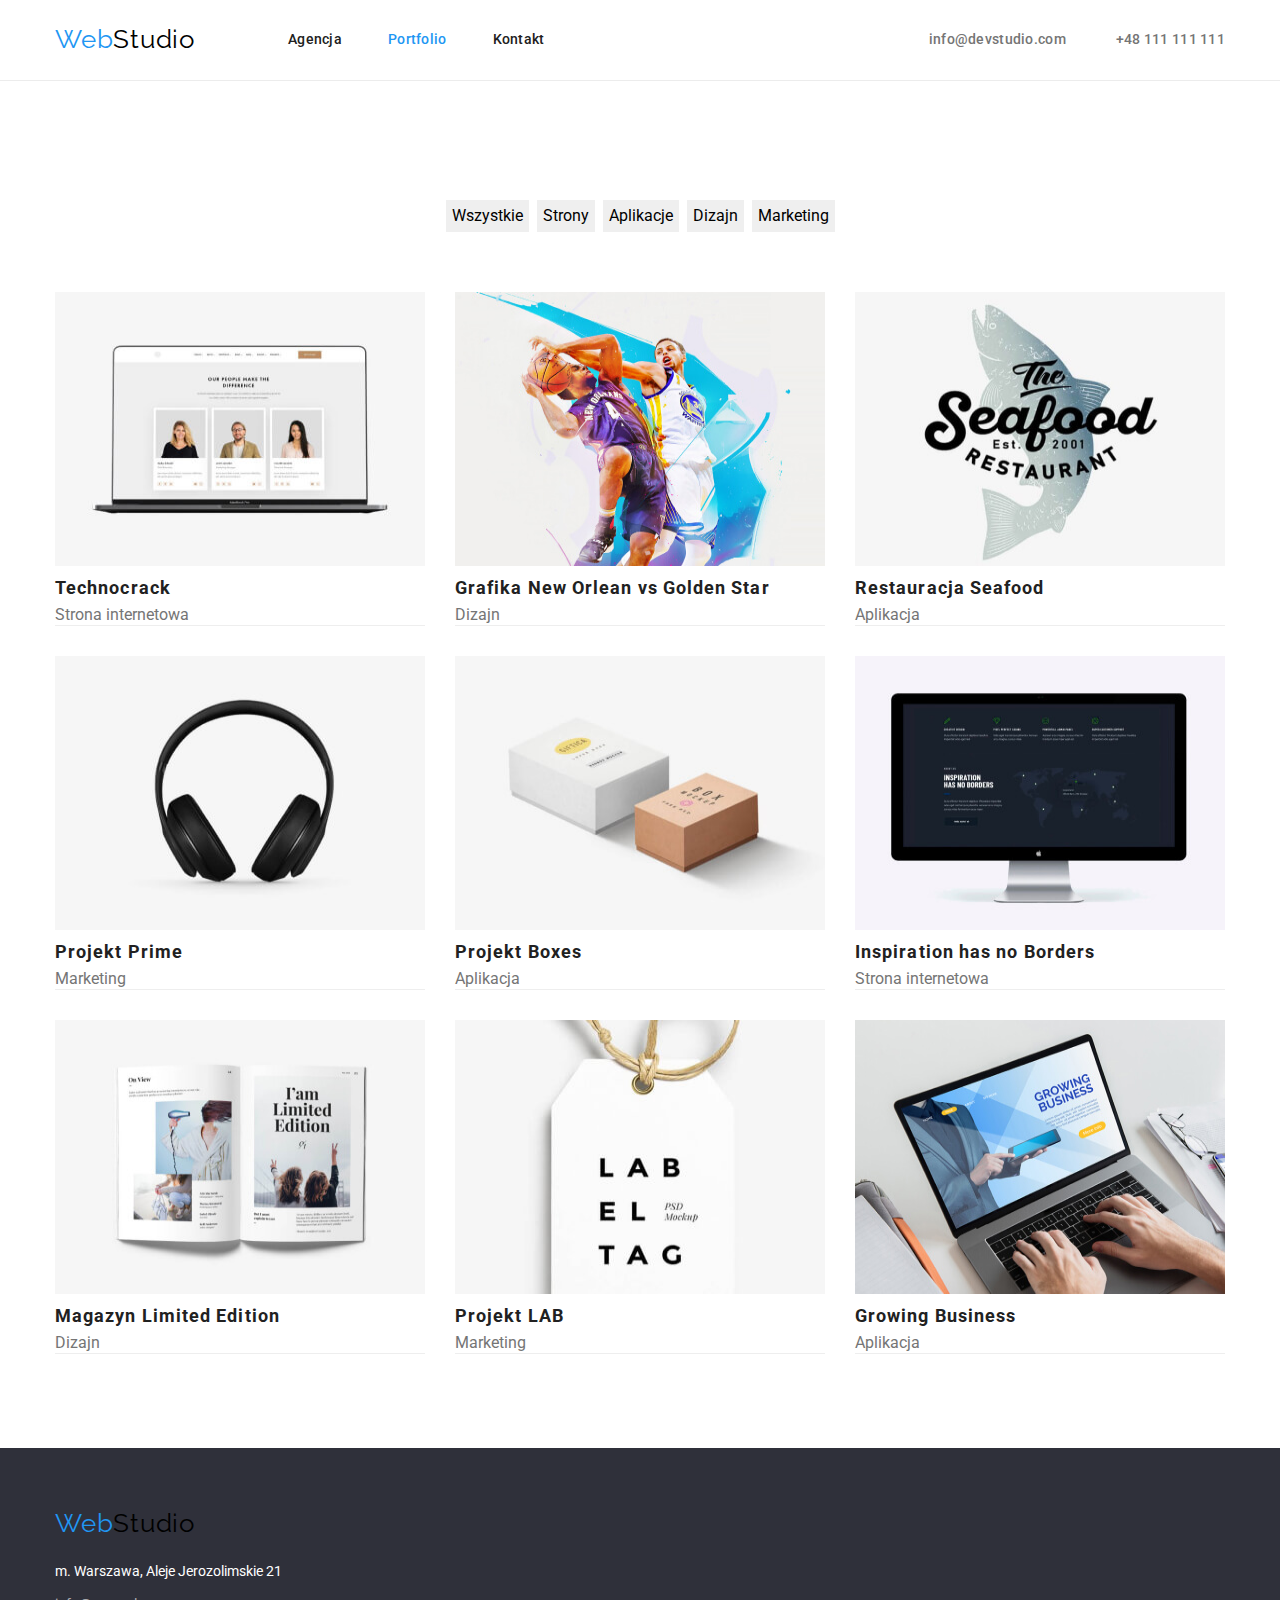
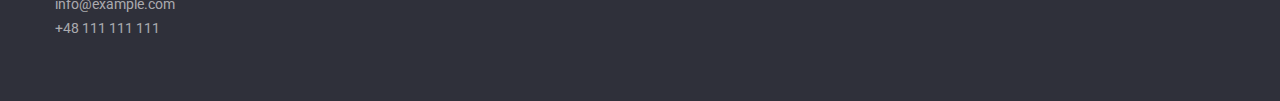
==== portfolio.html @ 3e642105 "HW2 V1" ====
<!DOCTYPE html>
<html lang="pl">
  <head>
    <link rel="preconnect" href="https://fonts.googleapis.com" />
    <link rel="preconnect" href="https://fonts.gstatic.com" crossorigin />
    <link
      href="https://fonts.googleapis.com/css2?family=Raleway:wght@700&family=Roboto:wght@400;500;700;900&display=swap"
      rel="stylesheet"
    />
    <meta charset="utf-8" />
    <link rel="stylesheet" href="./css/modern-normalize.css" />
    <link rel="stylesheet" href="./css/styles.css" />
    <title>Portfolio</title>
  </head>

  <body>
    <header class="header-main">
      <div class="container">
        <div class="header-div">
          <nav class="header-nav">
            <a class="logo" href="./index.html"
              ><span style="color: var(--hoover-color)">Web</span>Studio</a
            >
            <ul class="nav-list">
              <li><a href="">Agencja</a></li>
              <li>
                <a style="color: var(--hoover-color)" href="">Portfolio</a>
              </li>
              <li><a href="">Kontakt</a></li>
            </ul>
          </nav>
          <ul class="contact-links">
            <li>
              <a href="mailto:info@devstudio.com">info@devstudio.com</a>
            </li>
            <li><a href="tel:+48111111111">+48 111 111 111</a></li>
          </ul>
        </div>
      </div>
    </header>

    <main>
      <section class="section">
        <div class="container">
          <div class="filters-div">
            <h2></h2>
            <ul class="filters-list">
              <li><button class="button" type="button">Wszystkie</button></li>
              <li><button class="button" type="button">Strony</button></li>
              <li><button class="button" type="button">Aplikacje</button></li>
              <li><button class="button" type="button">Dizajn</button></li>
              <li><button class="button" type="button">Marketing</button></li>
            </ul>
          </div>

          <div class="portfolio-div">
            <h3></h3>
            <ul class="portfolio-list">
              <li>
                <img
                  src="./images/technocrack.jpg"
                  width="370"
                  height="274"
                  alt="komputer z stroną"
                />
                <p><strong>Technocrack</strong></p>
                <p class="text2">Strona internetowa</p>
              </li>
              <li>
                <img
                  src="./images/orlean.jpg"
                  width="370"
                  height="274"
                  alt="zawodnicy koszykówki"
                />
                <p><strong>Grafika New Orlean vs Golden Star</strong></p>
                <p class="text2">Dizajn</p>
              </li>
              <li>
                <img
                  src="./images/seafood.jpg"
                  width="370"
                  height="274"
                  alt="Logo restauracji"
                />
                <p><strong>Restauracja Seafood</strong></p>
                <p class="text2">Aplikacja</p>
              </li>
              <li>
                <img
                  src="./images/prime.jpg"
                  width="370"
                  height="274"
                  alt="Duże słuchawki"
                />
                <p><strong>Projekt Prime</strong></p>
                <p class="text2">Marketing</p>
              </li>
              <li>
                <img
                  src="./images/boxes.jpg"
                  width="370"
                  height="274"
                  alt="Dwa pudełka"
                />
                <p><strong>Projekt Boxes</strong></p>
                <p class="text2">Aplikacja</p>
              </li>
              <li>
                <img
                  src="./images/inspiration.jpg"
                  width="370"
                  height="274"
                  alt="Mężczyzna"
                />
                <p><strong>Inspiration has no Borders</strong></p>
                <p class="text2">Strona internetowa</p>
              </li>
              <li>
                <img
                  src="./images/limited.jpg"
                  width="370"
                  height="274"
                  alt="Otwarta gazeta"
                />
                <p><strong>Magazyn Limited Edition</strong></p>
                <p class="text2">Dizajn</p>
              </li>
              <li>
                <img
                  src="./images/lab.jpg"
                  width="370"
                  height="274"
                  alt="Zawieszka z literami"
                />
                <p><strong>Projekt LAB</strong></p>
                <p class="text2">Marketing</p>
              </li>
              <li>
                <img
                  src="./images/growing.jpg"
                  width="370"
                  height="274"
                  alt="Praca na laptopie"
                />
                <p><strong>Growing Business</strong></p>
                <p class="text2">Aplikacja</p>
              </li>
            </ul>
          </div>
        </div>
      </section>
    </main>

    <footer>
      <div class="container">
        <div class="footer-div">
          <a class="logo" href="./index.html"
            ><span style="color: var(--hoover-color)">Web</span>Studio</a
          >
          <address class="footer-address">
            m. Warszawa, Aleje Jerozolimskie 21
            <ul class="footer-links">
              <li><a href="mailto:info@example.com">info@example.com</a></li>
              <li><a href="tel:+48111111111">+48 111 111 111</a></li>
            </ul>
          </address>
        </div>
      </div>
    </footer>
  </body>
</html>
---- css/styles.css ----
*,
*::before,
*::after {
    box-sizing: border-box;
}

body {
    font-family: 'Roboto', 'Raleway', sans-serif;
    color: rgba(33, 33, 33, 1);
}

:root {
    --hoover-color: rgba(33, 150, 243, 1);
    --logo-color2: rgba(0, 0, 0, 1);
    --text-color: rgba(117, 117, 117, 1);
    --text2-color: rgba(255, 255, 255, 1);
    --text3-color: rgba(255, 255, 255, 0.6);
    --background-color: rgba(47, 48, 58, 1);
    --background-color2: rgba(245, 244, 250, 1);
    --border-bottom-color: rgba(236, 236, 236, 1);
    --border-bottom-color2: rgba(238, 238, 238, 1);
}

.section {
    padding-top: 94px;
    padding-bottom: 94px;
}

.header-main {
    border-bottom: 1px solid var(--border-bottom-color);
}

.portfolio-list>li {
    border-bottom: 1px solid var(--border-bottom-color2);
}

.team-list {
    background-color: var(--background-color2);
}

.logo {
    font-family: 'Raleway';
    color: var(--logo-color2);
    font-size: 26px;
    line-height: 1.19;
}

.mainbutton {
    background-color: var(--background-color);
    color: var(--text2-color);
    font-size: 44px;
    line-height: 1.36;
    letter-spacing: 0.06em;
}

li,
ul {
    list-style: none;
    padding-left: 0;
    margin: 0 0;
}

a,
a:visited {
    text-decoration: none;
    color: inherit;
}

.button,
.button1 {
    font-family: 'Roboto';
    border: none;
    font-size: 16px;
    line-height: 1.87;
}

.button1 {
    background-color: var(--hoover-color);
    color: var(--text2-color);
    width: 200px;
}

button:hover,
button:focus {
    background-color: var(--hoover-color);
    color: var(--text2-color);
    border: none;
    cursor: pointer;
}

a:hover,
a:focus {
    color: var(--hoover-color);
}

.nav-list,
.contact-links {
    font-weight: 500;
    line-height: 1.14;
}

.contact-links {
    color: var(--text-color);
}

footer,
address {
    color: var(--text2-color);
    line-height: 1.71;
    font-style: normal;
    background-color: var(--background-color);
}

.footer-links>li {
    color: var(--text3-color);
}

.text,
.text2 {
    color: var(--text-color);
    line-height: 1.71;
}

.text2 {
    line-height: 1.17;
}

.logo,
.footer,
.address,
.article-list,
.team-work,
.team-list {
    letter-spacing: 0.03em;
}

.nav-list,
.contact-links {
    letter-spacing: 0.02em;
}

footer,
address,
.nav-list,
.contact-links {
    font-size: 14px;
}

.team-list,
.portfolio-list {
    font-size: 16px;
}

.team-list h2,
.team-work h2 {
    font-size: 36px;
}

.name {
    margin-top: 10px;
    margin-bottom: 10px;
}

.portfolio-list strong {
    font-size: 18px;
    line-height: 2;
    letter-spacing: 0.06em;
    margin-top: 20px;
    margin-bottom: 4px;
}

.container {
    margin: 0 auto;
    width: 100%;
    max-width: 1200px;
    padding: 0 15px;
}

.header-div {
    display: flex;
    justify-content: space-between;
    align-items: center;
    flex-wrap: wrap;
}

.header-nav {
    display: flex;
    justify-content: space-between;
    align-items: center;
}

.nav-list,
.contact-links {
    display: flex;
    justify-content: space-between;
    align-items: center;
}

.logo {
    padding-top: 24px;
    padding-bottom: 25px;
    margin-right: 93px;
}

.nav-list>li:not(:last-child) {
    margin-right: 46px;
}

.contact-links>li:not(:last-child) {
    margin-right: 50px;
}

h2 {
    text-align: center;
    font-size: 36px;
    margin-top: 0;
    margin-bottom: 25px;
}

.article-list-div>ul,
.team-work-div>ul,
.team-list-div>ul,
.filters-div>ul {
    display: flex;
    justify-content: center;
    align-content: center;
    flex-wrap: wrap;
}

.team-work-list>li:not(:last-child),
.team-list-list>li:not(:last-child),
.article-list-list>li:not(:last-child) {
    margin-right: 30px;
}

h3 {
    margin-top: 0;
    margin-bottom: 10px;
}

p {
    margin-top: 0;
    margin-bottom: 0;
}

h1 {
    max-width: 696px;
    font-weight: 900;
    font-size: 44px;
    margin: 0 auto;
    margin-bottom: 30px;
    text-align: center;
}

.text,
h3 {
    font-size: 14px;
}

.team-list-list {
    text-align: center;
}

.mainbutton-div {
    align-items: center;
    justify-content: center;
    justify-items: center;
    margin: 0 auto;
    display: flex;
    flex-direction: column;
    padding-top: 106px;
    padding-bottom: 106px;
}

.article-list-list>li {
    width: 270px;
    font-family: 'Roboto';
    font-style: normal;
    font-weight: 400;
    font-size: 14px;
    letter-spacing: 0.03em;
}

.filters-list>li:not(:last-child) {
    margin-right: 8px;
    margin-bottom: 50px;
}

.portfolio-list {
    display: flex;
    flex-wrap: wrap;
    align-items: center;
    gap: 30px;
}

.footer-div {
    padding-top: 60px;
    padding-bottom: 60px;
}

.footer-links {
    margin-bottom: 0;
    margin-top: 9px;
}

.footer-address {
    margin-top: 20px;
}

.header-nav {
    flex-wrap: wrap;
}
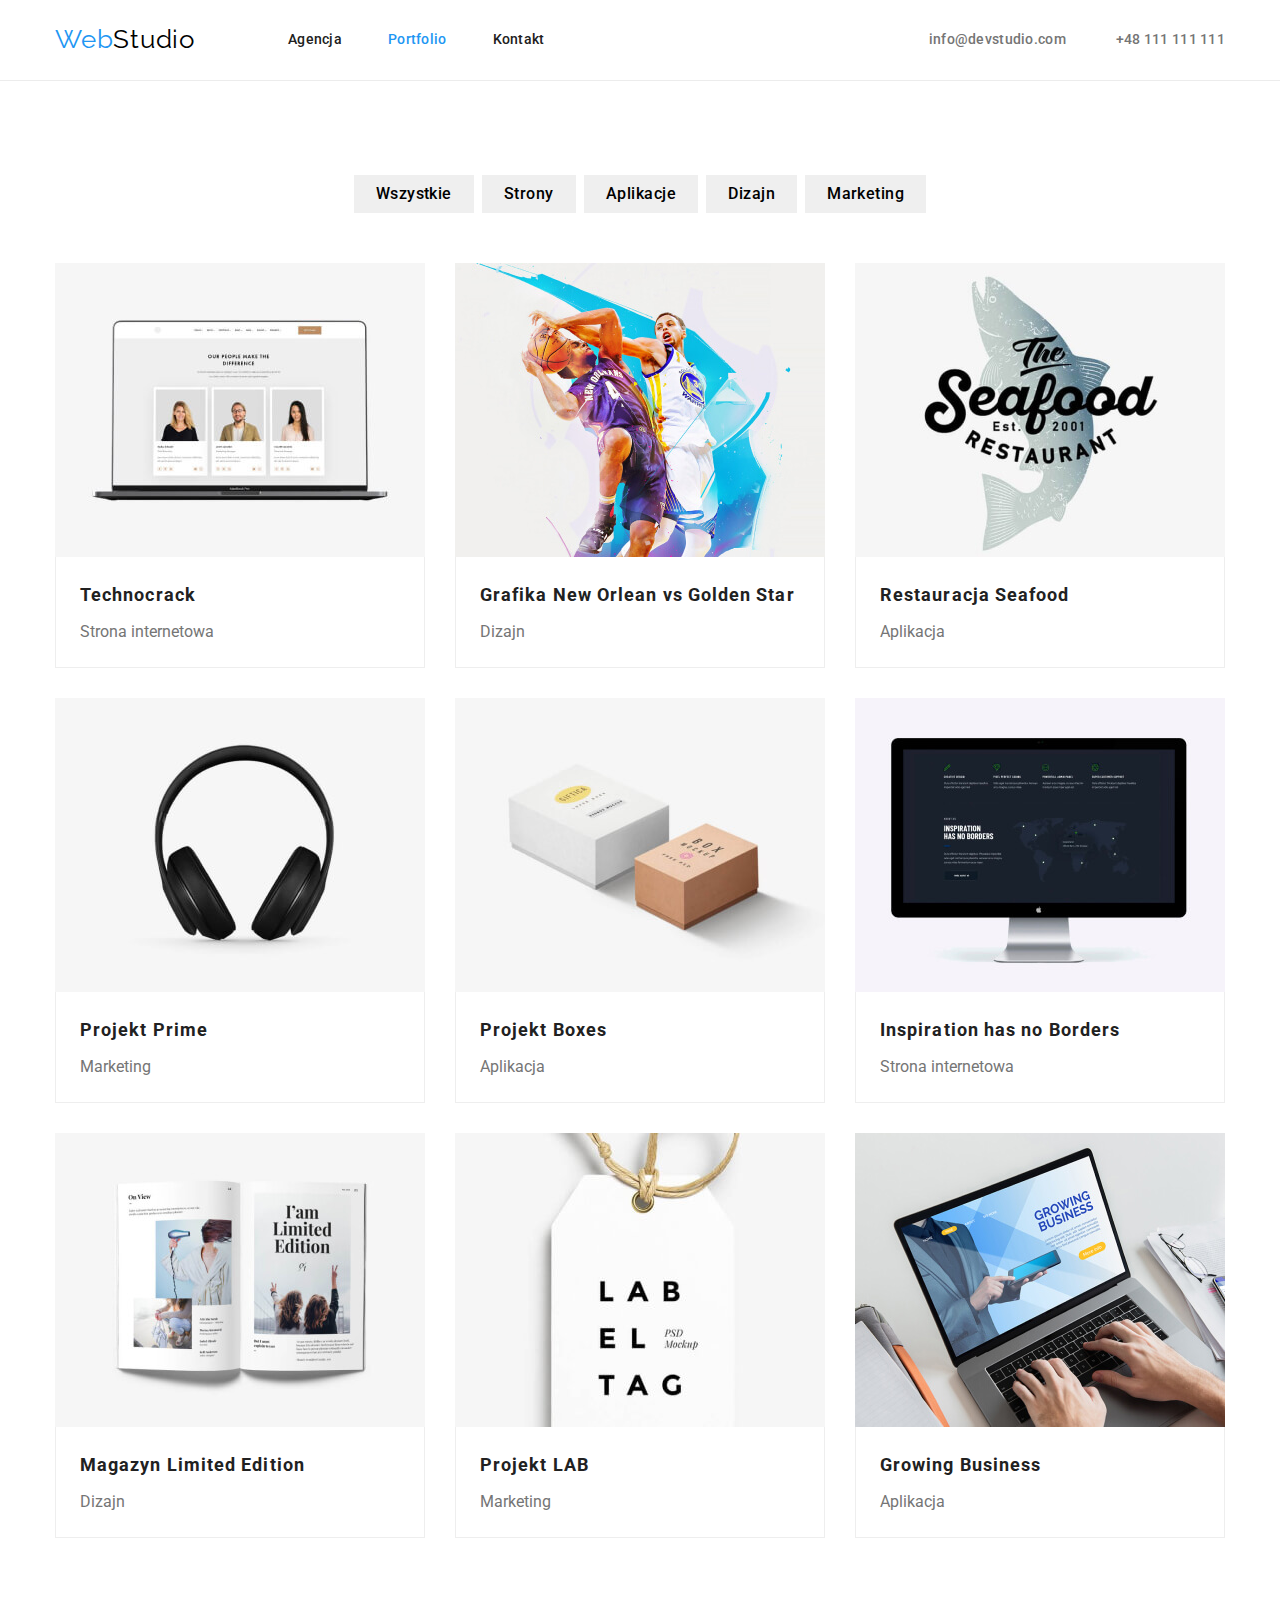
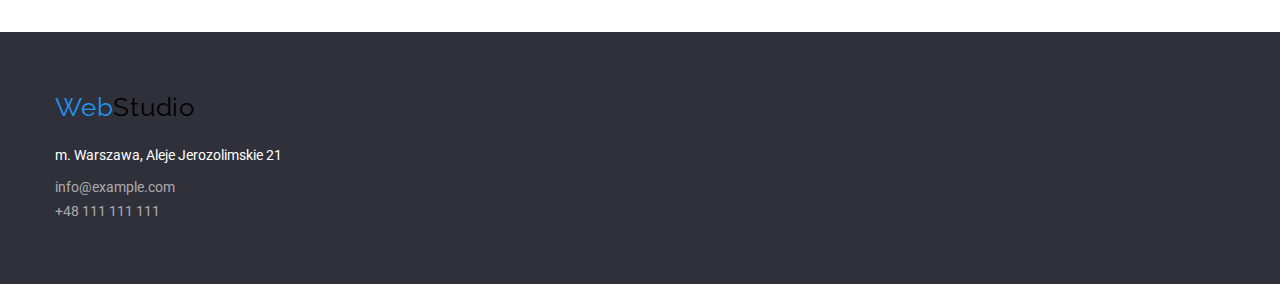
==== commit 105963e7: "HW3 v2" ====
--- a/portfolio.html
+++ b/portfolio.html
@@ -40,7 +40,7 @@
     </header>
 
     <main>
-      <section class="section">
+      <section class="portfolio section">
         <div class="container">
           <div class="filters-div">
             <h2></h2>
@@ -60,91 +60,113 @@
                 <img
                   src="./images/technocrack.jpg"
                   width="370"
-                  height="274"
+                  height="294"
                   alt="komputer z stroną"
                 />
-                <p><strong>Technocrack</strong></p>
-                <p class="text2">Strona internetowa</p>
+                <div class="portfolio-card">
+                  <p class="text3"><strong>Technocrack</strong></p>
+                  <p class="text4">Strona internetowa</p>
+                </div>
               </li>
               <li>
                 <img
                   src="./images/orlean.jpg"
                   width="370"
-                  height="274"
+                  height="294"
                   alt="zawodnicy koszykówki"
                 />
-                <p><strong>Grafika New Orlean vs Golden Star</strong></p>
-                <p class="text2">Dizajn</p>
+                <div class="portfolio-card">
+                  <p class="text3">
+                    <strong>Grafika New Orlean vs Golden Star</strong>
+                  </p>
+                  <p class="text4">Dizajn</p>
+                </div>
               </li>
               <li>
                 <img
                   src="./images/seafood.jpg"
                   width="370"
-                  height="274"
+                  height="294"
                   alt="Logo restauracji"
                 />
-                <p><strong>Restauracja Seafood</strong></p>
-                <p class="text2">Aplikacja</p>
+                <div class="portfolio-card">
+                  <p class="text3"><strong>Restauracja Seafood</strong></p>
+                  <p class="text4">Aplikacja</p>
+                </div>
               </li>
               <li>
                 <img
                   src="./images/prime.jpg"
                   width="370"
-                  height="274"
+                  height="294"
                   alt="Duże słuchawki"
                 />
-                <p><strong>Projekt Prime</strong></p>
-                <p class="text2">Marketing</p>
+                <div class="portfolio-card">
+                  <p class="text3"><strong>Projekt Prime</strong></p>
+                  <p class="text4">Marketing</p>
+                </div>
               </li>
               <li>
                 <img
                   src="./images/boxes.jpg"
                   width="370"
-                  height="274"
+                  height="294"
                   alt="Dwa pudełka"
                 />
-                <p><strong>Projekt Boxes</strong></p>
-                <p class="text2">Aplikacja</p>
+                <div class="portfolio-card">
+                  <p class="text3"><strong>Projekt Boxes</strong></p>
+                  <p class="text4">Aplikacja</p>
+                </div>
               </li>
               <li>
                 <img
                   src="./images/inspiration.jpg"
                   width="370"
-                  height="274"
+                  height="294"
                   alt="Mężczyzna"
                 />
-                <p><strong>Inspiration has no Borders</strong></p>
-                <p class="text2">Strona internetowa</p>
+                <div class="portfolio-card">
+                  <p class="text3">
+                    <strong>Inspiration has no Borders</strong>
+                  </p>
+                  <p class="text4">Strona internetowa</p>
+                </div>
               </li>
               <li>
                 <img
                   src="./images/limited.jpg"
                   width="370"
-                  height="274"
+                  height="294"
                   alt="Otwarta gazeta"
                 />
-                <p><strong>Magazyn Limited Edition</strong></p>
-                <p class="text2">Dizajn</p>
+                <div class="portfolio-card">
+                  <p class="text3"><strong>Magazyn Limited Edition</strong></p>
+                  <p class="text4">Dizajn</p>
+                </div>
               </li>
               <li>
                 <img
                   src="./images/lab.jpg"
                   width="370"
-                  height="274"
+                  height="294"
                   alt="Zawieszka z literami"
                 />
-                <p><strong>Projekt LAB</strong></p>
-                <p class="text2">Marketing</p>
+                <div class="portfolio-card">
+                  <p class="text3"><strong>Projekt LAB</strong></p>
+                  <p class="text4">Marketing</p>
+                </div>
               </li>
               <li>
                 <img
                   src="./images/growing.jpg"
                   width="370"
-                  height="274"
+                  height="294"
                   alt="Praca na laptopie"
                 />
-                <p><strong>Growing Business</strong></p>
-                <p class="text2">Aplikacja</p>
+                <div class="portfolio-card">
+                  <p class="text3"><strong>Growing Business</strong></p>
+                  <p class="text4">Aplikacja</p>
+                </div>
               </li>
             </ul>
           </div>
--- a/css/styles.css
+++ b/css/styles.css
@@ -26,12 +26,12 @@
     padding-bottom: 94px;
 }
 
+img {
+    display: block;
+}
+
 .header-main {
     border-bottom: 1px solid var(--border-bottom-color);
-}
-
-.portfolio-list>li {
-    border-bottom: 1px solid var(--border-bottom-color2);
 }
 
 .team-list {
@@ -54,7 +54,8 @@
 }
 
 li,
-ul {
+ul,
+p {
     list-style: none;
     padding-left: 0;
     margin: 0 0;
@@ -71,13 +72,24 @@
     font-family: 'Roboto';
     border: none;
     font-size: 16px;
-    line-height: 1.87;
 }
 
 .button1 {
     background-color: var(--hoover-color);
     color: var(--text2-color);
     width: 200px;
+    padding-top: 10px;
+    padding-bottom: 10px;
+    font-weight: 700;
+    line-height: 1.87;
+    letter-spacing: 0.06em;
+}
+
+.button {
+    padding: 6px 22px;
+    font-weight: 500;
+    line-height: 1.62;
+    letter-spacing: 0.03em;
 }
 
 button:hover,
@@ -97,6 +109,8 @@
 .contact-links {
     font-weight: 500;
     line-height: 1.14;
+    padding-top: 32px;
+    padding-bottom: 32px;
 }
 
 .contact-links {
@@ -123,6 +137,24 @@
 
 .text2 {
     line-height: 1.17;
+}
+
+.text3 {
+    font-size: 18px;
+    line-height: 2;
+    letter-spacing: 0.06em;
+    padding-top: 20px;
+    padding-left: 24px;
+    padding-right: 24px;
+    margin-bottom: 4px;
+}
+
+.text4 {
+    color: var(--text-color);
+    line-height: 1.87;
+    padding-bottom: 20px;
+    padding-left: 24px;
+    padding-right: 24px;
 }
 
 .logo,
@@ -151,22 +183,9 @@
     font-size: 16px;
 }
 
-.team-list h2,
-.team-work h2 {
-    font-size: 36px;
-}
-
 .name {
-    margin-top: 10px;
+    margin-top: 30px;
     margin-bottom: 10px;
-}
-
-.portfolio-list strong {
-    font-size: 18px;
-    line-height: 2;
-    letter-spacing: 0.06em;
-    margin-top: 20px;
-    margin-bottom: 4px;
 }
 
 .container {
@@ -210,11 +229,16 @@
     margin-right: 50px;
 }
 
-h2 {
+.h2-main {
     text-align: center;
     font-size: 36px;
     margin-top: 0;
-    margin-bottom: 25px;
+    margin-bottom: 50px;
+}
+
+h2,
+h3 {
+    margin: 0 auto;
 }
 
 .article-list-div>ul,
@@ -227,20 +251,15 @@
     flex-wrap: wrap;
 }
 
-.team-work-list>li:not(:last-child),
-.team-list-list>li:not(:last-child),
-.article-list-list>li:not(:last-child) {
-    margin-right: 30px;
-}
-
-h3 {
+.team-work-list,
+.team-list-list,
+.article-list-list {
+    gap: 30px;
+}
+
+.lorem {
     margin-top: 0;
     margin-bottom: 10px;
-}
-
-p {
-    margin-top: 0;
-    margin-bottom: 0;
 }
 
 h1 {
@@ -281,8 +300,8 @@
     letter-spacing: 0.03em;
 }
 
-.filters-list>li:not(:last-child) {
-    margin-right: 8px;
+.filters-list {
+    gap: 8px;
     margin-bottom: 50px;
 }
 
@@ -309,4 +328,9 @@
 
 .header-nav {
     flex-wrap: wrap;
+}
+
+.portfolio-card {
+    border: 1px solid var(--border-bottom-color2);
+    border-top: none;
 }